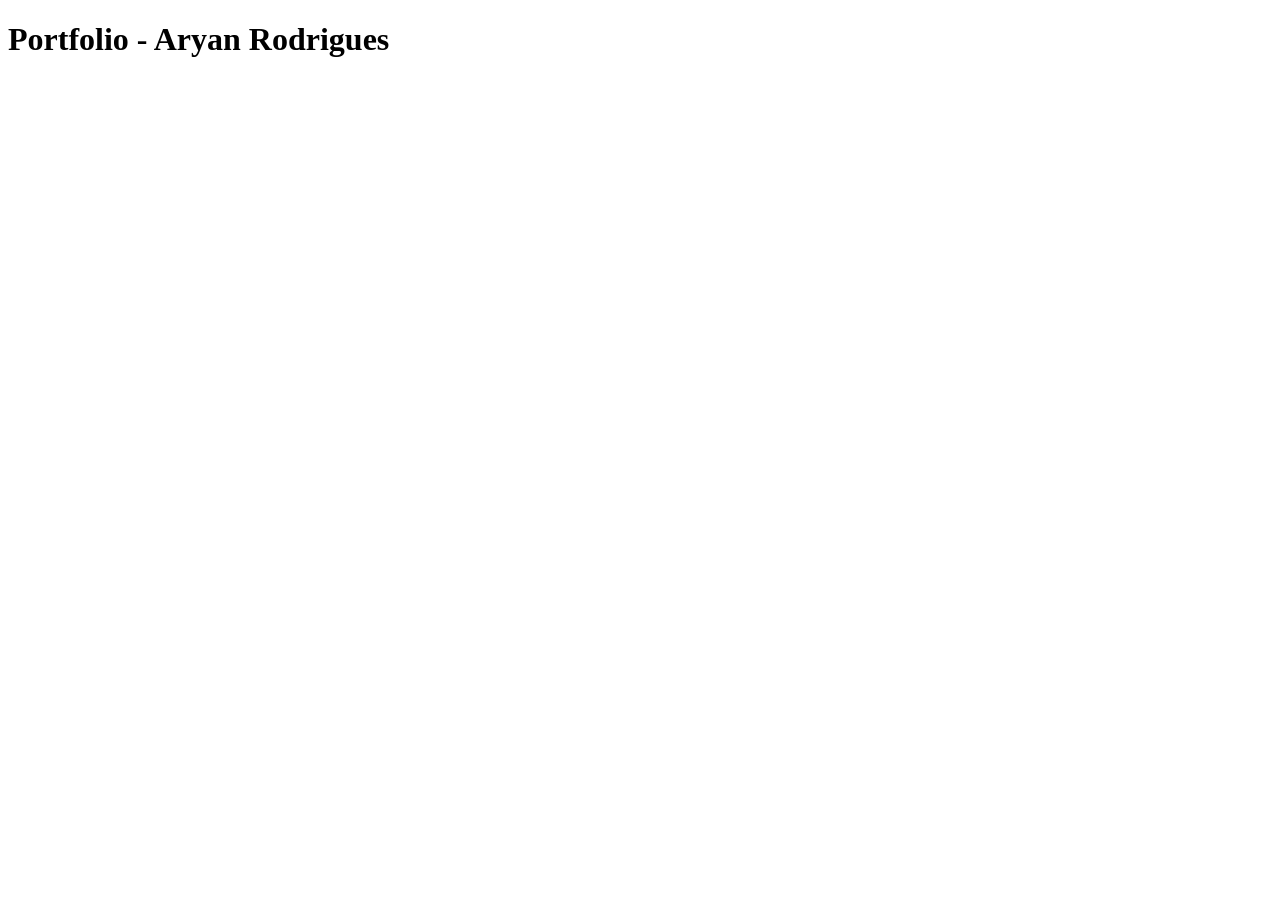
==== index.html @ c67c88d2 "first look" ====
<!DOCTYPE html>
<html>
<head>
    <title> Portfolio </title>
    <meta charset="utf-8">
    <meta name="viewport" content="width=device-width, initial-scale=1.0">
    <link rel="stylesheet" href="css/index.css">
</head>

<body>
    <div>
        <h1> Portfolio - Aryan Rodrigues </h1>
    </div>

    <div>

    </div>
</body>
</html>
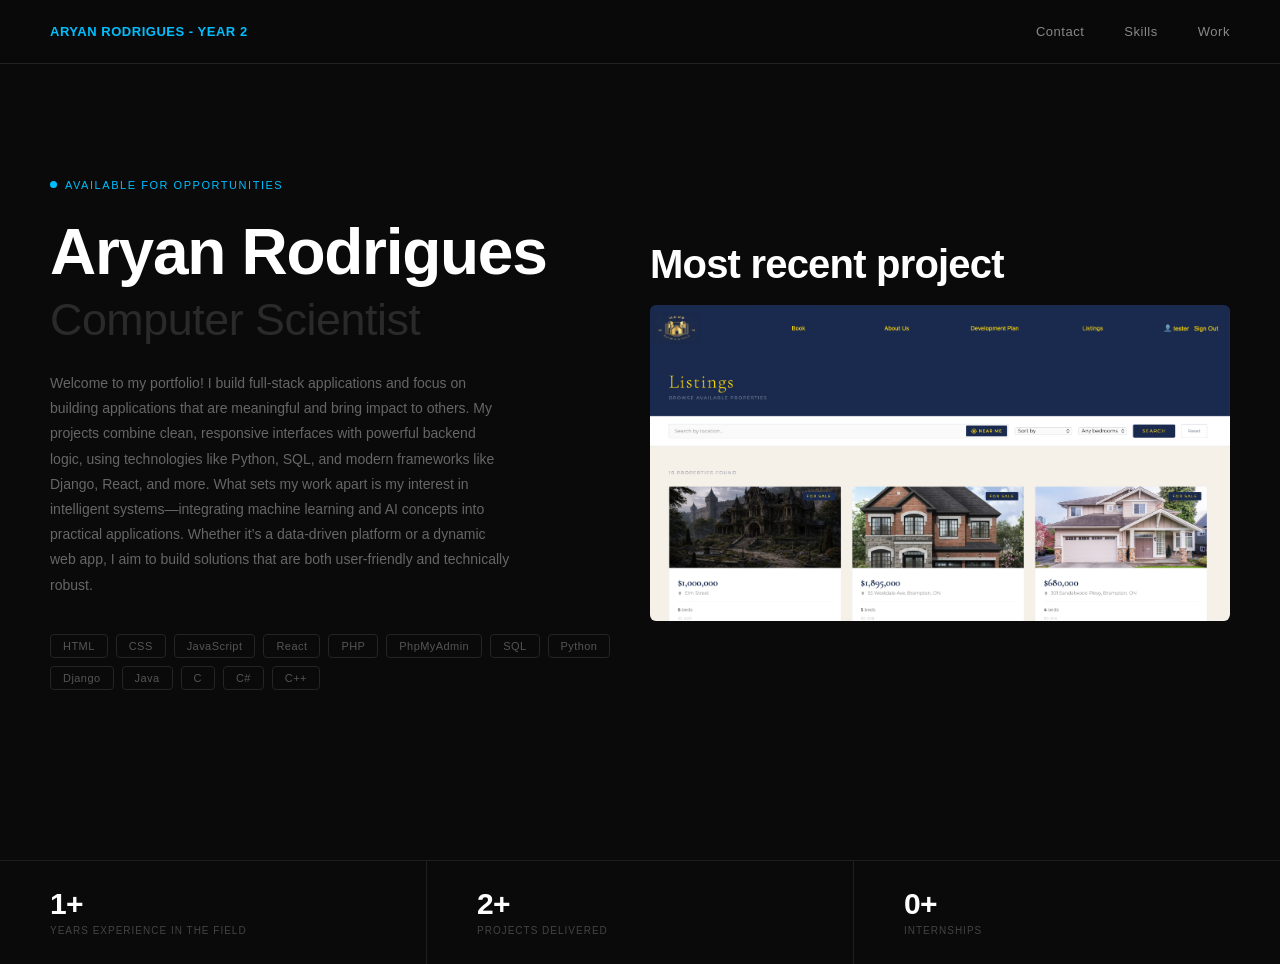
==== commit e4603d8d: "first real look at portfolio - full index page!" ====
--- a/index.html
+++ b/index.html
@@ -1,3 +1,5 @@
+<!-- Aryan Rodrigues' main portfolio page -->
+
 <!DOCTYPE html>
 <html>
 <head>
@@ -8,12 +10,59 @@
 </head>
 
 <body>
-    <div>
-        <h1> Portfolio - Aryan Rodrigues </h1>
+    <div id="nav-container">
+        <li id="student-info"> ARYAN RODRIGUES - YEAR 2 </li>
+        <li> <a href="mailto:aryanrodriguesps@gmail.com">Contact</a> </li>
+        <li> Skills </li>
+        <li> <a href="work.html" target="_blank">Work</a> </li>
     </div>
 
-    <div>
+    <div id="main-container">
+        <div id="about-container">
+            <h3 id="available"> AVAILABLE FOR OPPORTUNITIES </h3>
+            <h2 id="student-name"> Aryan Rodrigues </h2>
+            <h2 id="student-job"> Computer Scientist </h2>
+            <p id="about-content"> Welcome to my portfolio! I build full-stack applications and focus on building applications that are meaningful and bring impact to others. My projects combine clean, 
+                responsive interfaces with powerful backend logic, using technologies like Python, SQL, and modern frameworks like Django, React, and more.
+                What sets my work apart is my interest in intelligent systems—integrating machine learning and AI concepts into practical applications. Whether it’s 
+                a data-driven platform or a dynamic web app, I aim to build solutions that are both user-friendly and technically robust. 
+            </p>
 
+            <div id="skills-container">
+                <li> HTML </li>
+                <li> CSS </li>
+                <li> JavaScript </li>
+                <li> React </li>
+                <li> PHP </li>
+                <li> PhpMyAdmin </li>
+                <li> SQL </li>
+                <li> Python </li>
+                <li> Django </li>
+                <li> Java </li>
+                <li> C </li>
+                <li> C# </li>
+                <li> C++ </li>
+            </div>
+        </div>
+        <div id="recent-project-container">
+            <h2 id="recent-projh2"> Most recent project </h2>
+            <img src="images/haus.png" alt="real estate website project">
+        </div>
+    </div>
+
+    <div id="footer-container">
+        <div id="footer-c1">
+            <h2 class="footer-h2"> 1+ </h2>
+            <h3 class="footer-h3"> YEARS EXPERIENCE IN THE FIELD </h3>
+        </div>
+        <div id="footer-c2">
+            <h2 class="footer-h2"> 2+ </h2>
+            <h3 class="footer-h3"> PROJECTS DELIVERED </h3>
+        </div>
+        <div id="footer-c3">
+            <h2 class="footer-h2"> 0+ </h2>
+            <h3 class="footer-h3"> INTERNSHIPS </h3>
+        </div>
     </div>
 </body>
 </html>
--- a/css/index.css
+++ b/css/index.css
@@ -0,0 +1,234 @@
+/* Base */
+*, *::before, *::after {
+    box-sizing: border-box;
+    margin: 0;
+    padding: 0;
+}
+
+body {
+    background-color: #0A0A0A;
+    font-family: 'Segoe UI', Tahoma, Geneva, Verdana, sans-serif;
+    -webkit-font-smoothing: antialiased;
+    min-height: 100vh;
+}
+
+a {
+    text-decoration: none;
+    color: inherit;
+}
+
+/* Nav */
+#nav-container {
+    position: sticky;
+    top: 0;
+    z-index: 100;
+    padding: 0 50px;
+    color: #888888;
+    display: flex;
+    justify-content: flex-end;
+    align-items: center;
+    border-bottom: 0.5px solid #222222;
+    height: 64px;
+    gap: 40px;
+    background: rgba(10, 10, 10, 0.88);
+    backdrop-filter: blur(12px);
+    -webkit-backdrop-filter: blur(12px);
+}
+
+#nav-container li {
+    list-style-type: none;
+    font-size: 13px;
+    letter-spacing: 0.04em;
+    transition: color 0.2s;
+    cursor: pointer;
+}
+
+#nav-container li:hover {
+    color: #ffffff;
+}
+
+#nav-container a {
+    color: inherit;
+}
+
+#student-info {
+    margin-right: auto;
+    color: #00BFFF;
+    font-size: 14px;
+    font-weight: 600;
+    letter-spacing: 0.1em;
+}
+
+/* Main */
+#main-container {
+    margin: 0 50px;
+    padding-top: 100px;
+    padding-bottom: 80px;
+    display: grid;
+    grid-template-columns: 1fr 1fr;
+    gap: 20px;
+    min-height: calc(100vh - 64px - 120px);
+    align-items: center;
+}
+
+#about-container {
+    grid-column: 1;
+    animation: fadeUp 0.6s ease both;
+}
+
+/* Available tag */
+#available {
+    display: inline-flex;
+    align-items: center;
+    gap: 8px;
+    font-size: 11px;
+    font-weight: 400;
+    color: #00BFFF;
+    letter-spacing: 0.14em;
+    text-transform: uppercase;
+    margin-bottom: 28px;
+}
+
+#available::before {
+    content: '';
+    display: inline-block;
+    width: 7px;
+    height: 7px;
+    border-radius: 50%;
+    background: #00BFFF;
+    animation: pulse 2s ease infinite;
+}
+
+@keyframes pulse {
+    0%   { box-shadow: 0 0 0 0 rgba(0, 191, 255, 0.5); }
+    70%  { box-shadow: 0 0 0 8px rgba(0, 191, 255, 0); }
+    100% { box-shadow: 0 0 0 0 rgba(0, 191, 255, 0); }
+}
+
+/* Name & role */
+#student-name {
+    font-size: clamp(40px, 5vw, 64px);
+    font-weight: 700;
+    color: #FFFFFF;
+    line-height: 1.05;
+    letter-spacing: -0.02em;
+    margin-bottom: 10px;
+}
+
+#student-job {
+    font-size: clamp(28px, 3.5vw, 48px);
+    font-weight: 400;
+    color: #2A2A2A;
+    line-height: 1.05;
+    letter-spacing: -0.01em;
+    margin-bottom: 28px;
+}
+
+/* Body copy */
+#about-content {
+    color: #666666;
+    font-size: 14px;
+    line-height: 1.8;
+    max-width: 460px;
+    margin-bottom: 36px;
+}
+
+/* Skills */
+#skills-container {
+    display: flex;
+    flex-wrap: wrap;
+    gap: 8px;
+    margin-top: 0;
+    margin-bottom: 0;
+}
+
+#skills-container li {
+    list-style-type: none;
+    font-size: 11px;
+    color: #555555;
+    border: 0.5px solid #242424;
+    padding: 5px 12px;
+    border-radius: 4px;
+    letter-spacing: 0.04em;
+    transition: color 0.2s, border-color 0.2s;
+    cursor: default;
+}
+
+#skills-container li:hover {
+    color: #00BFFF;
+    border-color: rgba(0, 191, 255, 0.25);
+}
+
+#recent-project-container {
+    grid-column: 2;
+    display: flex;
+    flex-direction: column;
+    align-items: flex-start;
+}
+
+#recent-projh2 {
+    font-size: clamp(40px, 5vw, 40px);
+    font-weight: 700;
+    color: #FFFFFF;
+    line-height: 1.05;
+    letter-spacing: -0.02em;
+    margin-bottom: 20px;
+}
+
+#recent-project-container img {
+    width: 100%;
+    max-width: 600px;
+    height: auto;
+    border-radius: 6px;
+}
+
+/* Footer / Stats */
+#footer-container {
+    display: flex;
+    align-items: stretch;
+    border-top: 0.5px solid #1E1E1E;
+    margin-top: 80px;
+}
+
+#footer-c1,
+#footer-c2,
+#footer-c3 {
+    flex: 1;
+    padding: 28px 50px;
+    border: none;
+    border-right: 0.5px solid #1E1E1E;
+}
+
+#footer-c3 {
+    border-right: none;
+}
+
+.footer-h2 {
+    font-size: 30px;
+    font-weight: 700;
+    color: #FFFFFF;
+    letter-spacing: -0.02em;
+    line-height: 1;
+    margin-bottom: 6px;
+}
+
+.footer-h3 {
+    font-size: 10px;
+    font-weight: 400;
+    color: #444444;
+    letter-spacing: 0.1em;
+}
+
+/* Animations */
+@keyframes fadeUp {
+    from { opacity: 0; transform: translateY(18px); }
+    to   { opacity: 1; transform: translateY(0); }
+}
+
+/* Responsive */
+@media (max-width: 768px) {
+    #nav-container { padding: 0 24px; gap: 24px; }
+    #main-container { grid-template-columns: 1fr; margin: 0 24px; padding-top: 60px; }
+    #footer-container { flex-direction: column; }
+    #footer-c1, #footer-c2, #footer-c3 { border-right: none; border-bottom: 0.5px solid #1E1E1E; padding: 24px; }
+}
